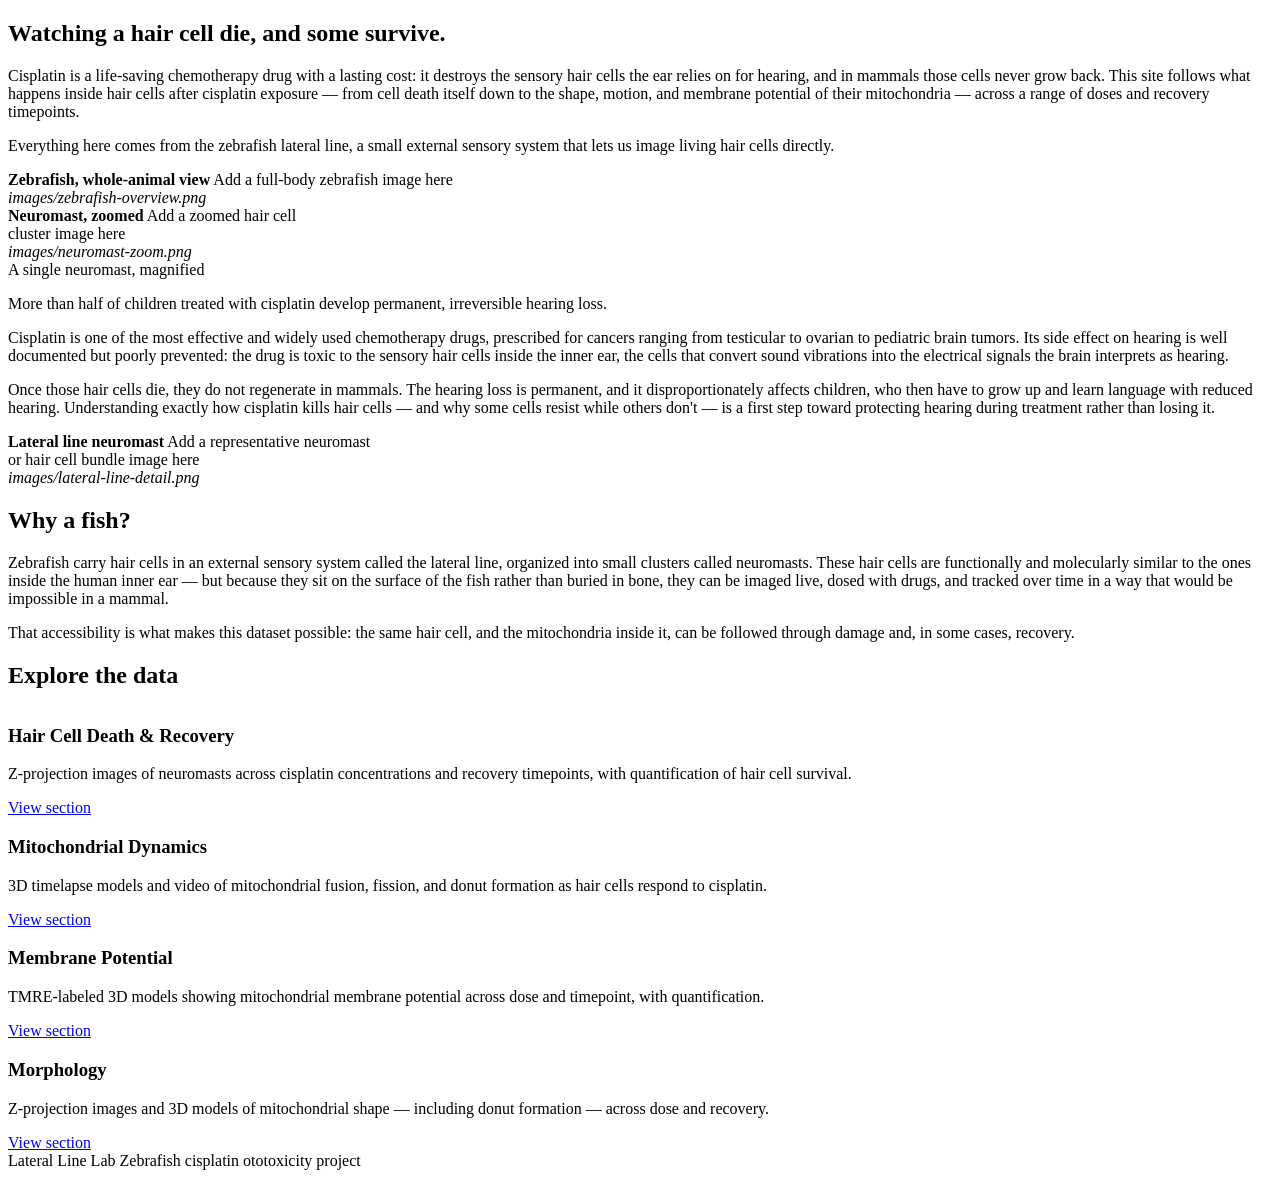
==== index.html @ 42c2080f "Add files via upload" ====
<!DOCTYPE html>
<html lang="en">
<head>
<meta charset="UTF-8" />
<meta name="viewport" content="width=device-width, initial-scale=1" />
<title>Lateral Line Lab — Cisplatin, Hair Cells & Mitochondria</title>
<link rel="stylesheet" href="css/style.css" />
</head>
<body>

<div id="site-header"></div>

<!-- ===================== HERO ===================== -->
<section class="hero">
  <div class="hero-copy">
    <h1>Watching a hair cell die, and some survive.</h1>
    <p class="lede">
      Cisplatin is a life-saving chemotherapy drug with a lasting cost: it destroys the
      sensory hair cells the ear relies on for hearing, and in mammals those cells never
      grow back. This site follows what happens inside hair cells after cisplatin exposure —
      from cell death itself down to the shape, motion, and membrane potential of their
      mitochondria — across a range of doses and recovery timepoints.
    </p>
    <p class="lede">
      Everything here comes from the zebrafish lateral line, a small external sensory
      system that lets us image living hair cells directly.
    </p>
  </div>

  <div class="hero-visual">
    <div class="image-slot main">
      <div class="slot-copy">
        <strong>Zebrafish, whole-animal view</strong>
        Add a full-body zebrafish image here<br />
        <em>images/zebrafish-overview.png</em>
      </div>
    </div>
    <div class="image-slot inset">
      <div class="slot-copy">
        <strong>Neuromast, zoomed</strong>
        Add a zoomed hair cell<br />cluster image here<br />
        <em>images/neuromast-zoom.png</em>
      </div>
    </div>
    <div class="inset-caption">A single neuromast, magnified</div>
  </div>
</section>

<!-- ===================== THE PROBLEM ===================== -->
<section class="section band-deep">
  <div class="wrap two-col">
    <div>
      <p class="pull">
        More than half of children treated with cisplatin develop permanent,
        irreversible hearing loss.
      </p>
    </div>
    <div>
      <p>
        Cisplatin is one of the most effective and widely used chemotherapy drugs, prescribed
        for cancers ranging from testicular to ovarian to pediatric brain tumors. Its
        side effect on hearing is well documented but poorly prevented: the drug is toxic
        to the sensory hair cells inside the inner ear, the cells that convert sound
        vibrations into the electrical signals the brain interprets as hearing.
      </p>
      <p>
        Once those hair cells die, they do not regenerate in mammals. The hearing loss is
        permanent, and it disproportionately affects children, who then have to grow up
        and learn language with reduced hearing. Understanding exactly how cisplatin kills
        hair cells — and why some cells resist while others don't — is a first step toward
        protecting hearing during treatment rather than losing it.
      </p>
    </div>
  </div>
</section>

<!-- ===================== WHY ZEBRAFISH ===================== -->
<section class="section">
  <div class="wrap split reverse">
    <div class="split-visual">
      <div class="image-slot">
        <div class="slot-copy">
          <strong>Lateral line neuromast</strong>
          Add a representative neuromast<br />or hair cell bundle image here<br />
          <em>images/lateral-line-detail.png</em>
        </div>
      </div>
    </div>
    <div class="split-text section-text">
      <h2>Why a fish?</h2>
      <p>
        Zebrafish carry hair cells in an external sensory system called the lateral line,
        organized into small clusters called neuromasts. These hair cells are
        functionally and molecularly similar to the ones inside the human inner ear —
        but because they sit on the surface of the fish rather than buried in bone,
        they can be imaged live, dosed with drugs, and tracked over time in a way that
        would be impossible in a mammal.
      </p>
      <p>
        That accessibility is what makes this dataset possible: the same hair cell,
        and the mitochondria inside it, can be followed through damage and, in some
        cases, recovery.
      </p>
    </div>
  </div>
</section>

<!-- ===================== EXPLORE THE DATA ===================== -->
<section class="section">
  <div class="wrap">
    <h2 style="margin-bottom: 36px;">Explore the data</h2>

    <div class="explore-list">

      <div class="explore-item" data-accent="rust">
        <div class="accent-bar"></div>
        <div class="explore-item-body">
          <div>
            <h3>Hair Cell Death &amp; Recovery</h3>
            <p>
              Z-projection images of neuromasts across cisplatin concentrations and
              recovery timepoints, with quantification of hair cell survival.
            </p>
          </div>
          <a class="view-link" href="hair-cell-death-recovery.html">View section</a>
        </div>
      </div>

      <div class="explore-item" data-accent="teal">
        <div class="accent-bar"></div>
        <div class="explore-item-body">
          <div>
            <h3>Mitochondrial Dynamics</h3>
            <p>
              3D timelapse models and video of mitochondrial fusion, fission, and donut
              formation as hair cells respond to cisplatin.
            </p>
          </div>
          <a class="view-link" href="mitochondrial-dynamics.html">View section</a>
        </div>
      </div>

      <div class="explore-item" data-accent="gold">
        <div class="accent-bar"></div>
        <div class="explore-item-body">
          <div>
            <h3>Membrane Potential</h3>
            <p>
              TMRE-labeled 3D models showing mitochondrial membrane potential across
              dose and timepoint, with quantification.
            </p>
          </div>
          <a class="view-link" href="mitochondrial-membrane-potential.html">View section</a>
        </div>
      </div>

      <div class="explore-item" data-accent="green">
        <div class="accent-bar"></div>
        <div class="explore-item-body">
          <div>
            <h3>Morphology</h3>
            <p>
              Z-projection images and 3D models of mitochondrial shape — including donut
              formation — across dose and recovery.
            </p>
          </div>
          <a class="view-link" href="mitochondrial-morphology.html">View section</a>
        </div>
      </div>

    </div>
  </div>
</section>

<div id="site-footer">
  <div class="wrap">
    <span>Lateral Line Lab</span>
    <span>Zebrafish cisplatin ototoxicity project</span>
  </div>
</div>

<script src="js/nav.js"></script>
</body>
</html>
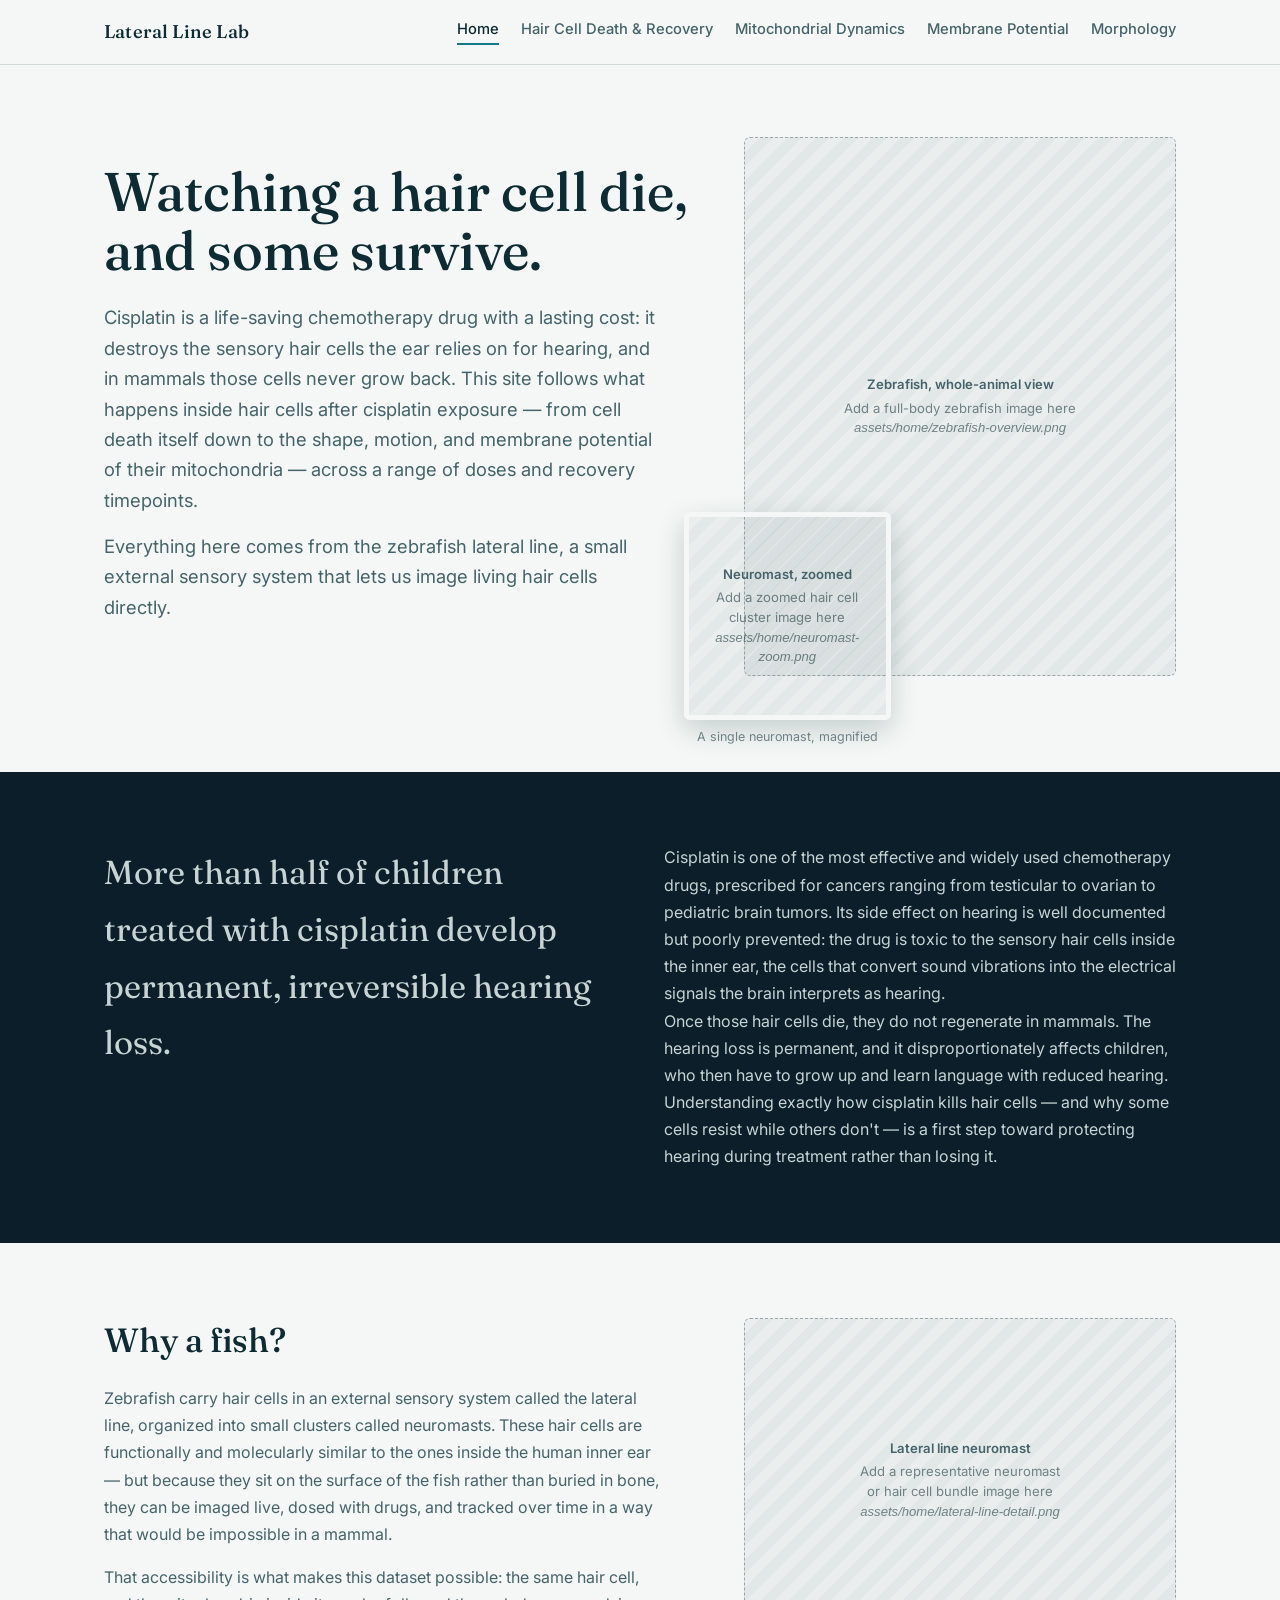
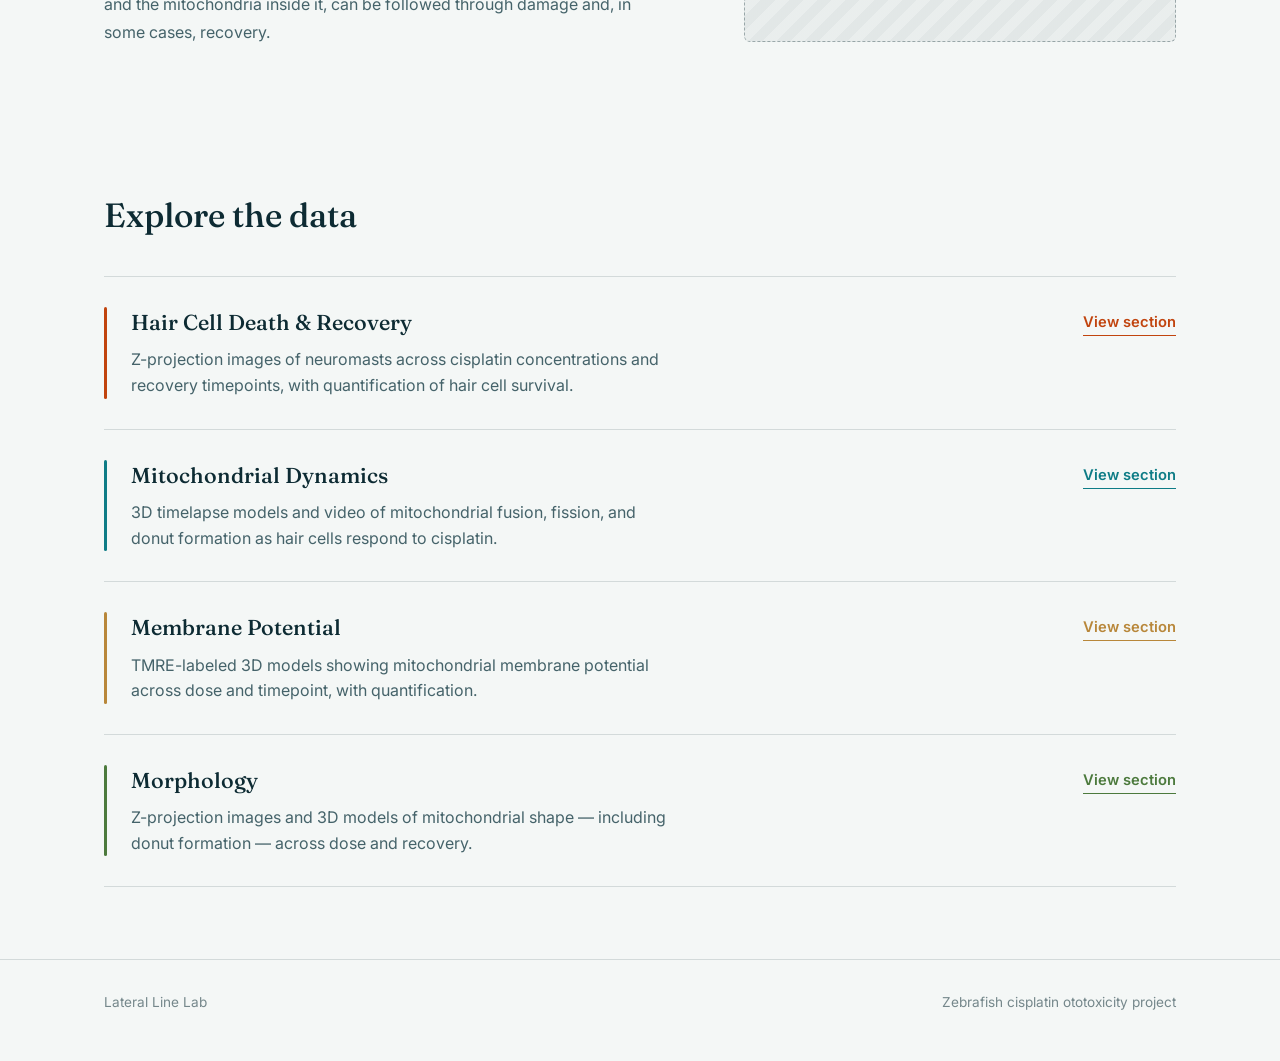
==== commit 08926e9d: "Reorganize into folders" ====
--- a/index.html
+++ b/index.html
@@ -32,14 +32,14 @@
       <div class="slot-copy">
         <strong>Zebrafish, whole-animal view</strong>
         Add a full-body zebrafish image here<br />
-        <em>images/zebrafish-overview.png</em>
+        <em>assets/home/zebrafish-overview.png</em>
       </div>
     </div>
     <div class="image-slot inset">
       <div class="slot-copy">
         <strong>Neuromast, zoomed</strong>
         Add a zoomed hair cell<br />cluster image here<br />
-        <em>images/neuromast-zoom.png</em>
+        <em>assets/home/neuromast-zoom.png</em>
       </div>
     </div>
     <div class="inset-caption">A single neuromast, magnified</div>
@@ -82,7 +82,7 @@
         <div class="slot-copy">
           <strong>Lateral line neuromast</strong>
           Add a representative neuromast<br />or hair cell bundle image here<br />
-          <em>images/lateral-line-detail.png</em>
+          <em>assets/home/lateral-line-detail.png</em>
         </div>
       </div>
     </div>
--- a/css/style.css
+++ b/css/style.css
@@ -0,0 +1,415 @@
+/* ===================================================
+   Lateral Line Lab — shared site styles
+   =================================================== */
+
+@import url('https://fonts.googleapis.com/css2?family=Fraunces:opsz,wght@9..144,400;9..144,500;9..144,600&family=Inter:wght@400;500;600&display=swap');
+
+:root {
+  --color-bg: #F4F7F6;
+  --color-bg-alt: #EAF0EF;
+  --color-ink: #0D2B33;
+  --color-ink-soft: #45636A;
+  --color-ink-faint: rgba(13, 43, 51, 0.55);
+  --color-teal: #0E7C86;
+  --color-rust: #C1440E;
+  --color-green: #4C7A3D;
+  --color-gold: #B8873A;
+  --color-deep: #0B1E2A;
+  --color-deep-text: #DCE8E6;
+
+  --font-display: 'Fraunces', Georgia, serif;
+  --font-body: 'Inter', -apple-system, BlinkMacSystemFont, sans-serif;
+
+  --max-width: 1120px;
+  --border-soft: rgba(13, 43, 51, 0.14);
+}
+
+* { box-sizing: border-box; }
+
+html { scroll-behavior: smooth; }
+
+body {
+  margin: 0;
+  background: var(--color-bg);
+  color: var(--color-ink);
+  font-family: var(--font-body);
+  font-size: 16px;
+  line-height: 1.5;
+  -webkit-font-smoothing: antialiased;
+}
+
+img { max-width: 100%; display: block; }
+
+a { color: inherit; }
+
+h1, h2, h3 {
+  font-family: var(--font-display);
+  font-weight: 500;
+  margin: 0;
+  color: var(--color-ink);
+}
+
+p { margin: 0; }
+
+.wrap {
+  max-width: var(--max-width);
+  margin: 0 auto;
+  padding-left: 24px;
+  padding-right: 24px;
+}
+
+/* ---------- Nav ---------- */
+
+#site-header {
+  position: sticky;
+  top: 0;
+  z-index: 20;
+  background: rgba(244, 247, 246, 0.92);
+  backdrop-filter: blur(8px);
+  border-bottom: 1px solid var(--border-soft);
+}
+
+.nav-inner {
+  max-width: var(--max-width);
+  margin: 0 auto;
+  padding: 18px 24px;
+  display: flex;
+  align-items: center;
+  justify-content: space-between;
+  flex-wrap: wrap;
+  gap: 12px 28px;
+}
+
+.nav-brand {
+  font-family: var(--font-display);
+  font-size: 1.15rem;
+  font-weight: 500;
+  text-decoration: none;
+  color: var(--color-ink);
+  letter-spacing: 0.01em;
+}
+
+.nav-links {
+  display: flex;
+  flex-wrap: wrap;
+  gap: 22px;
+}
+
+.nav-links a {
+  font-family: var(--font-body);
+  font-size: 0.92rem;
+  font-weight: 500;
+  text-decoration: none;
+  color: var(--color-ink-soft);
+  padding-bottom: 3px;
+  border-bottom: 2px solid transparent;
+  transition: color 0.15s ease, border-color 0.15s ease;
+}
+
+.nav-links a:hover {
+  color: var(--color-ink);
+}
+
+.nav-links a.active {
+  color: var(--color-ink);
+  border-bottom-color: var(--color-teal);
+}
+
+/* ---------- Hero ---------- */
+
+.hero {
+  max-width: var(--max-width);
+  margin: 0 auto;
+  padding: 72px 24px 96px;
+  display: grid;
+  grid-template-columns: 1.15fr 0.85fr;
+  gap: 56px;
+  align-items: center;
+}
+
+.hero h1 {
+  font-size: clamp(2.3rem, 4.4vw, 3.4rem);
+  line-height: 1.08;
+  margin-bottom: 22px;
+}
+
+.hero .lede {
+  font-size: 1.15rem;
+  color: var(--color-ink-soft);
+  line-height: 1.65;
+  max-width: 46ch;
+  margin-bottom: 28px;
+}
+
+.hero .lede + .lede {
+  margin-top: -12px;
+}
+
+.hero-visual {
+  position: relative;
+}
+
+.hero-visual .image-slot.main {
+  aspect-ratio: 4 / 5;
+}
+
+.hero-visual .image-slot.inset {
+  position: absolute;
+  width: 48%;
+  aspect-ratio: 1 / 1;
+  bottom: -8%;
+  left: -14%;
+  border: 5px solid var(--color-bg);
+  box-shadow: 0 10px 28px rgba(13, 43, 51, 0.2);
+}
+
+.hero-visual .inset-caption {
+  position: absolute;
+  bottom: -13%;
+  left: -14%;
+  width: 48%;
+  text-align: center;
+  font-size: 0.78rem;
+  color: var(--color-ink-faint);
+  padding-top: 6px;
+}
+
+/* ---------- Image slot (placeholder for real photos/renders) ---------- */
+
+.image-slot {
+  background: repeating-linear-gradient(
+    135deg,
+    rgba(13, 43, 51, 0.045) 0 10px,
+    rgba(13, 43, 51, 0.075) 10px 20px
+  );
+  border: 1.5px dashed rgba(13, 43, 51, 0.35);
+  border-radius: 6px;
+  display: flex;
+  align-items: center;
+  justify-content: center;
+  text-align: center;
+  padding: 20px;
+  min-height: 120px;
+}
+
+.image-slot .slot-copy {
+  font-size: 0.82rem;
+  color: var(--color-ink-faint);
+  line-height: 1.5;
+}
+
+.image-slot .slot-copy strong {
+  display: block;
+  color: var(--color-ink-soft);
+  font-weight: 600;
+  margin-bottom: 4px;
+}
+
+.image-slot .slot-copy em {
+  font-style: italic;
+}
+
+/* ---------- Section bands ---------- */
+
+.section {
+  padding: 72px 0;
+}
+
+.band-deep {
+  background: var(--color-deep);
+  color: var(--color-deep-text);
+}
+
+.band-deep h2, .band-deep .pull {
+  color: #fff;
+}
+
+.pull {
+  font-family: var(--font-display);
+  font-size: clamp(1.5rem, 2.6vw, 2.1rem);
+  line-height: 1.3;
+  max-width: 24ch;
+  margin-bottom: 32px;
+}
+
+.two-col {
+  display: grid;
+  grid-template-columns: 1fr 1fr;
+  gap: 48px;
+}
+
+.two-col p {
+  color: var(--color-deep-text);
+  opacity: 0.9;
+  line-height: 1.7;
+}
+
+.band-deep .two-col p { color: var(--color-deep-text); }
+
+.split {
+  display: grid;
+  grid-template-columns: 0.85fr 1.15fr;
+  gap: 56px;
+  align-items: center;
+}
+
+.split.reverse {
+  grid-template-columns: 1.15fr 0.85fr;
+}
+
+.split.reverse .split-visual { order: 2; }
+.split.reverse .split-text { order: 1; }
+
+.split .image-slot {
+  aspect-ratio: 4 / 3;
+}
+
+.section h2 {
+  font-size: clamp(1.6rem, 2.8vw, 2.1rem);
+  margin-bottom: 20px;
+}
+
+.section-text p {
+  color: var(--color-ink-soft);
+  line-height: 1.7;
+  max-width: 56ch;
+}
+
+.section-text p + p {
+  margin-top: 16px;
+}
+
+/* ---------- Explore list ---------- */
+
+.explore-list {
+  border-top: 1px solid var(--border-soft);
+}
+
+.explore-item {
+  display: grid;
+  grid-template-columns: 3px 1fr;
+  gap: 24px;
+  padding: 30px 0;
+  border-bottom: 1px solid var(--border-soft);
+}
+
+.explore-item .accent-bar {
+  border-radius: 2px;
+}
+
+.explore-item[data-accent="rust"] .accent-bar { background: var(--color-rust); }
+.explore-item[data-accent="teal"] .accent-bar { background: var(--color-teal); }
+.explore-item[data-accent="gold"] .accent-bar { background: var(--color-gold); }
+.explore-item[data-accent="green"] .accent-bar { background: var(--color-green); }
+
+.explore-item-body {
+  display: flex;
+  justify-content: space-between;
+  align-items: flex-start;
+  gap: 24px;
+  flex-wrap: wrap;
+}
+
+.explore-item h3 {
+  font-size: 1.35rem;
+  margin-bottom: 8px;
+}
+
+.explore-item p {
+  color: var(--color-ink-soft);
+  max-width: 54ch;
+  line-height: 1.6;
+}
+
+.explore-item a.view-link {
+  flex-shrink: 0;
+  font-weight: 600;
+  font-size: 0.92rem;
+  text-decoration: none;
+  border-bottom: 1px solid currentColor;
+  padding-bottom: 2px;
+  white-space: nowrap;
+  margin-top: 4px;
+}
+
+.explore-item[data-accent="rust"] a.view-link { color: var(--color-rust); }
+.explore-item[data-accent="teal"] a.view-link { color: var(--color-teal); }
+.explore-item[data-accent="gold"] a.view-link { color: var(--color-gold); }
+.explore-item[data-accent="green"] a.view-link { color: var(--color-green); }
+
+/* ---------- Footer ---------- */
+
+#site-footer {
+  border-top: 1px solid var(--border-soft);
+  padding: 32px 0 48px;
+}
+
+#site-footer .wrap {
+  display: flex;
+  justify-content: space-between;
+  flex-wrap: wrap;
+  gap: 12px;
+  font-size: 0.85rem;
+  color: var(--color-ink-faint);
+}
+
+/* ---------- Responsive ---------- */
+
+@media (max-width: 860px) {
+  .hero {
+    grid-template-columns: 1fr;
+    padding-top: 48px;
+  }
+
+  .hero-visual {
+    max-width: 340px;
+    margin: 0 auto;
+  }
+
+  .two-col {
+    grid-template-columns: 1fr;
+    gap: 24px;
+  }
+
+  .split, .split.reverse {
+    grid-template-columns: 1fr;
+  }
+
+  .split.reverse .split-visual,
+  .split.reverse .split-text,
+  .split .split-visual,
+  .split .split-text {
+    order: initial;
+  }
+
+  .explore-item-body {
+    flex-direction: column;
+  }
+}
+
+/* ---------- Shared control/button styles (used on data pages) ---------- */
+
+button.ctrl {
+  margin: 0 6px 6px 0;
+  padding: 9px 14px;
+  font-family: var(--font-body);
+  font-size: 0.92rem;
+  font-weight: 500;
+  cursor: pointer;
+  border-radius: 6px;
+  border: 1.5px solid var(--border-soft);
+  background: #fff;
+  color: var(--color-ink);
+  transition: background 0.15s ease, color 0.15s ease, border-color 0.15s ease;
+}
+
+button.ctrl.active {
+  background: var(--color-teal);
+  color: #fff;
+  border-color: var(--color-teal);
+}
+
+model-viewer {
+  background-color: var(--color-deep);
+  border-radius: 10px;
+}
